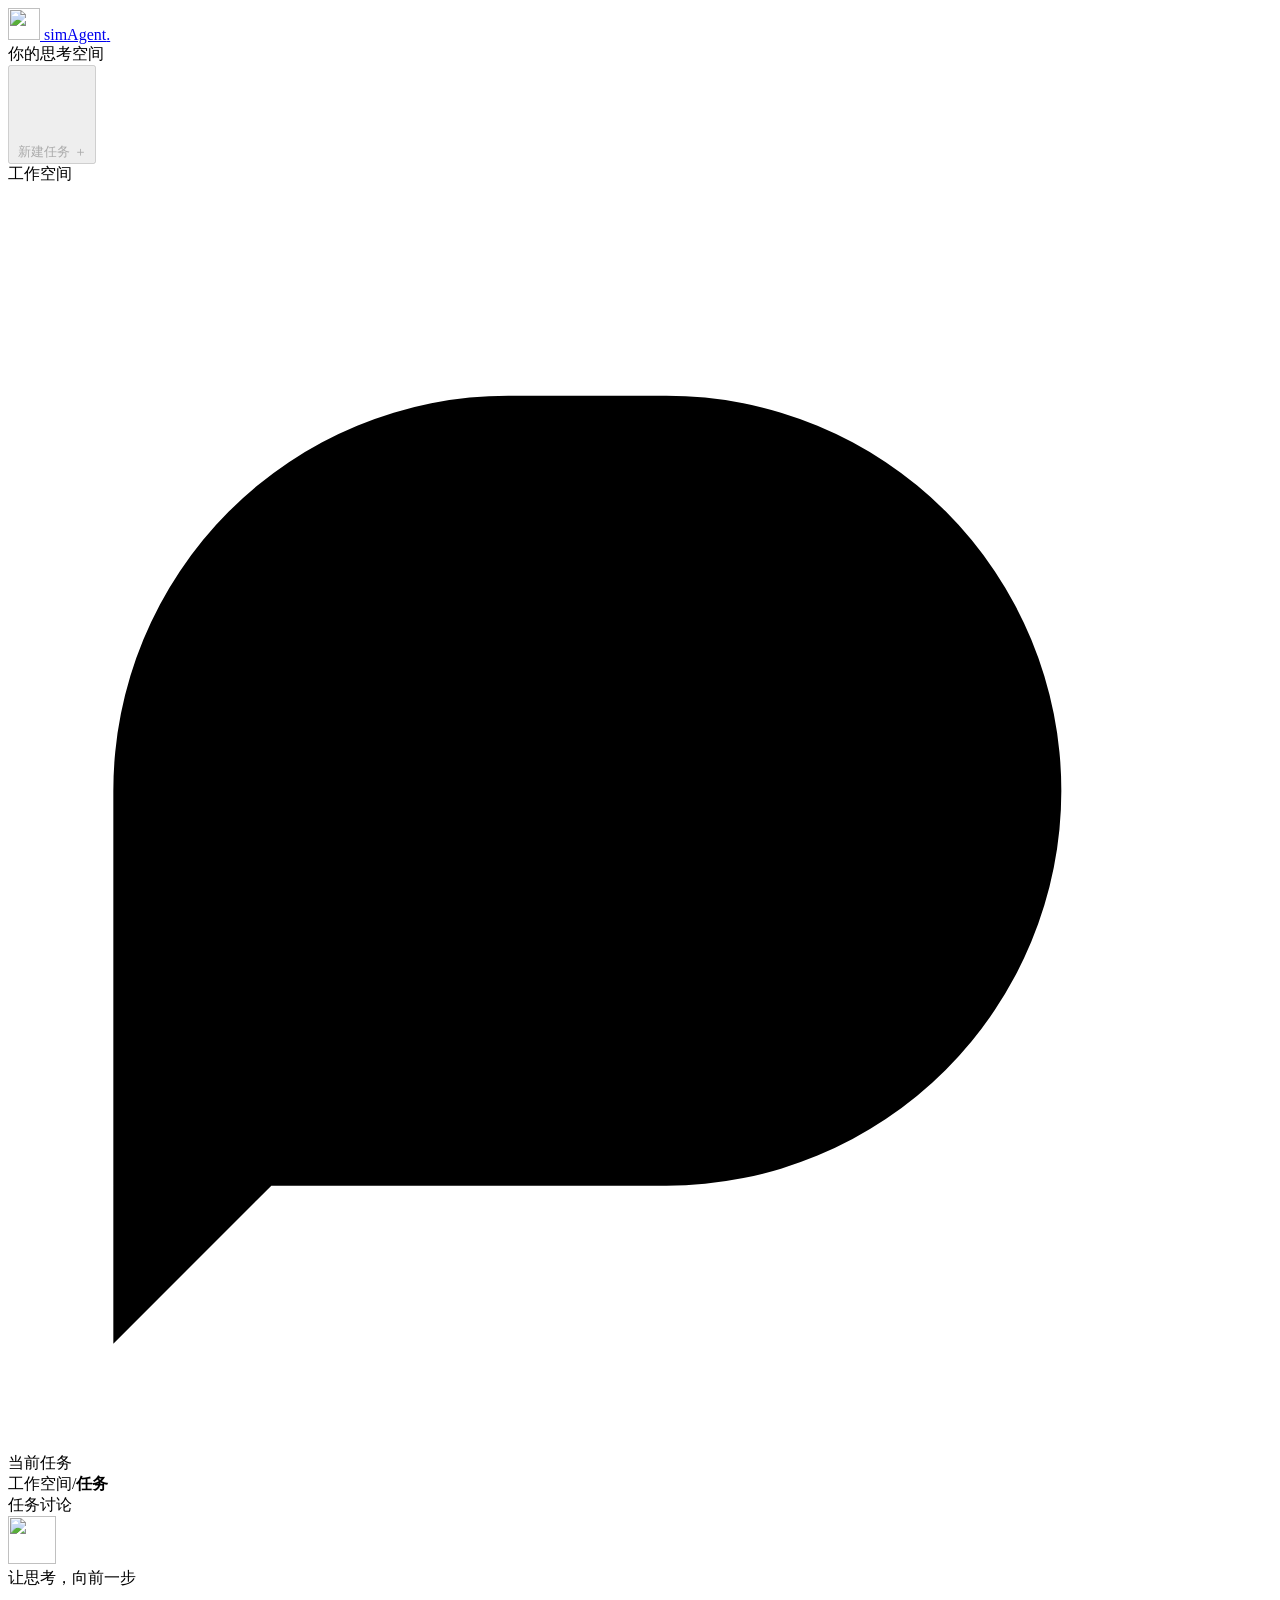
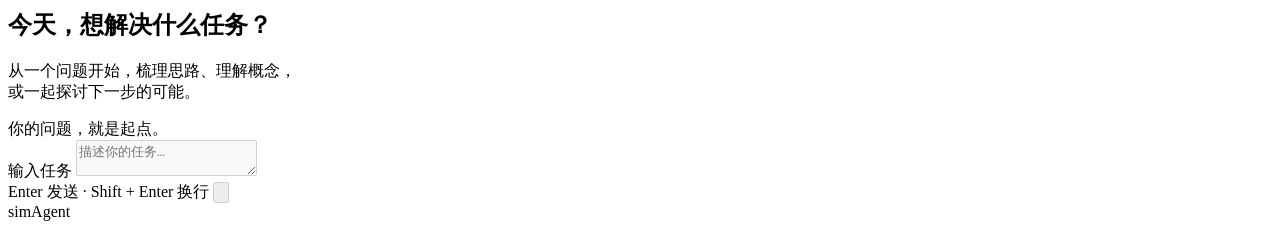
==== src/simagent/web/static/index.html @ 5cb8333f "加入web" ====
<!doctype html>
<html lang="zh-CN">
<head>
  <meta charset="utf-8">
  <meta name="viewport" content="width=device-width, initial-scale=1">
  <meta name="theme-color" content="#f6f7f4">
  <title>simAgent · 任务</title>
  <link rel="icon" href="/static/favicon.svg" type="image/svg+xml">
  <link rel="stylesheet" href="/static/style.css">
  <script src="/static/chat.js" defer></script>
</head>
<body>
  <aside class="sidebar">
    <a class="brand" href="/" aria-label="simAgent 首页">
      <img src="/static/favicon.svg" width="32" height="32" alt="">
      <span>simAgent<span class="brand-dot">.</span></span>
    </a>
    <div class="workspace-label">你的思考空间</div>
    <button id="new-task" class="new-task" disabled>
      <svg viewBox="0 0 24 24" aria-hidden="true"><path d="M12 5v14M5 12h14"/></svg>
      新建任务
      <span class="key-hint">＋</span>
    </button>
    <div class="sidebar-section">工作空间</div>
    <div class="nav-current">
      <svg viewBox="0 0 24 24" aria-hidden="true"><path d="M20 11.5a7.5 7.5 0 0 1-7.5 7.5H5l-3 3V11.5A7.5 7.5 0 0 1 9.5 4h3a7.5 7.5 0 0 1 7.5 7.5Z"/></svg>
      当前任务
      <span class="nav-dot"></span>
    </div>
  </aside>

  <main class="main">
    <header class="topbar">
      <div class="breadcrumb"><span>工作空间</span><span class="slash">/</span><strong>任务</strong></div>
      <div class="mode-tag"><span></span>任务讨论</div>
    </header>

    <div id="notice" class="notice" role="status" hidden></div>
    <section id="scroll-area" class="scroll-area" aria-label="任务内容">
      <div id="welcome" class="welcome">
        <div class="welcome-mark"><img src="/static/favicon.svg" width="48" height="48" alt=""></div>
        <div class="eyebrow">让思考，向前一步</div>
        <h1>今天，想解决什么任务？</h1>
        <p>从一个问题开始，梳理思路、理解概念，<br>或一起探讨下一步的可能。</p>
        <div class="welcome-rule"></div>
        <div class="welcome-caption">你的问题，就是起点。</div>
      </div>
      <div id="messages" class="messages"></div>
    </section>

    <div class="composer-area">
      <form id="task-form" class="composer">
        <label for="question" class="sr-only">输入任务</label>
        <textarea id="question" placeholder="描述你的任务…" rows="2" maxlength="32000" disabled></textarea>
        <div class="composer-bottom">
          <span class="composer-hint">Enter 发送 <span>·</span> Shift + Enter 换行</span>
          <button id="stop" class="stop-button" type="button" hidden><span></span>停止生成</button>
          <button id="send" class="send-button" type="submit" aria-label="发送任务内容" disabled>
            <svg viewBox="0 0 24 24" aria-hidden="true"><path d="m6 12 6-6 6 6M12 6v13"/></svg>
          </button>
        </div>
      </form>
      <div class="footer-note">simAgent</div>
    </div>
  </main>
</body>
</html>
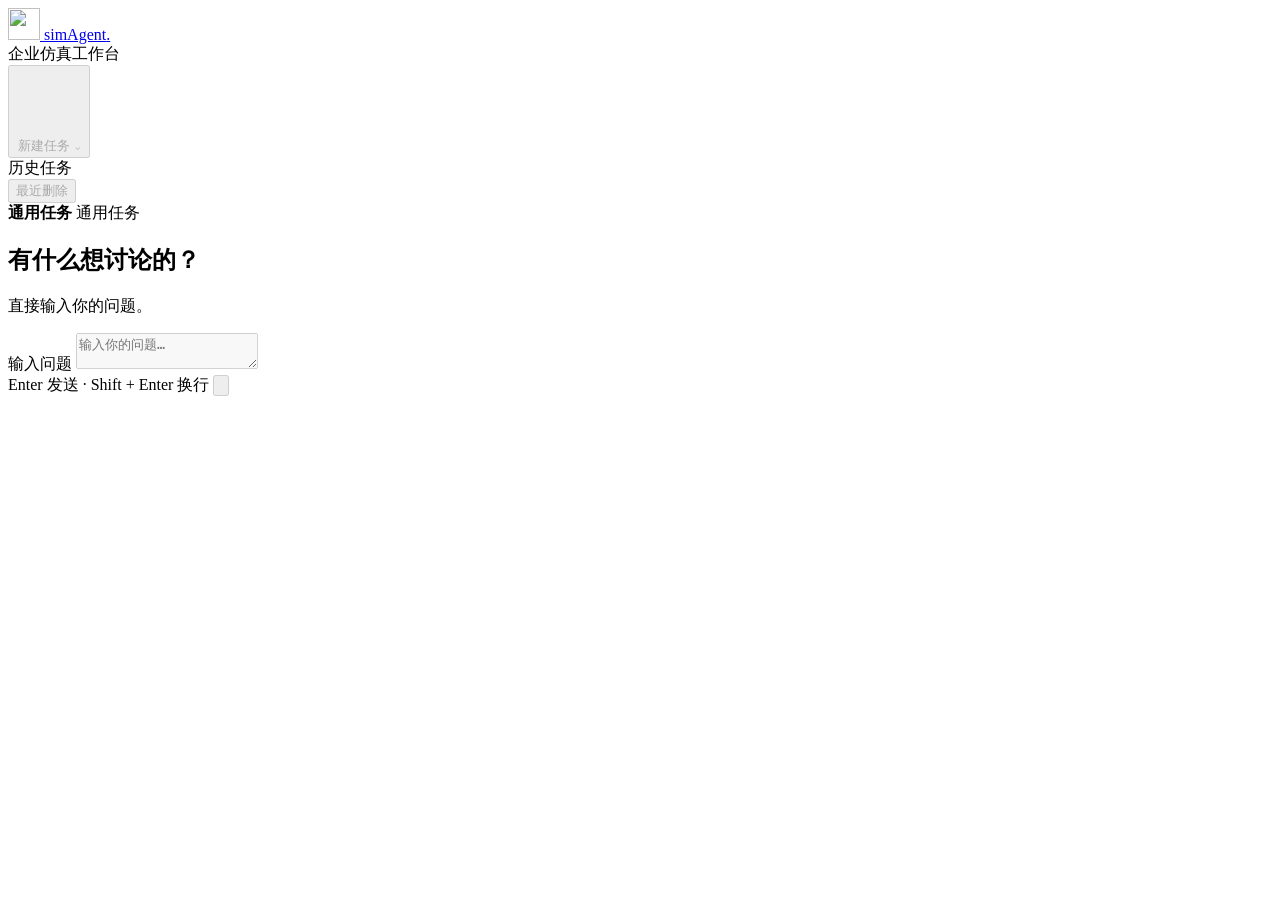
==== commit 9e1b48b0: "加入审批电子流" ====
--- a/src/simagent/web/static/index.html
+++ b/src/simagent/web/static/index.html
@@ -15,53 +15,89 @@
       <img src="/static/favicon.svg" width="32" height="32" alt="">
       <span>simAgent<span class="brand-dot">.</span></span>
     </a>
-    <div class="workspace-label">你的思考空间</div>
-    <button id="new-task" class="new-task" disabled>
-      <svg viewBox="0 0 24 24" aria-hidden="true"><path d="M12 5v14M5 12h14"/></svg>
-      新建任务
-      <span class="key-hint">＋</span>
-    </button>
-    <div class="sidebar-section">工作空间</div>
-    <div class="nav-current">
-      <svg viewBox="0 0 24 24" aria-hidden="true"><path d="M20 11.5a7.5 7.5 0 0 1-7.5 7.5H5l-3 3V11.5A7.5 7.5 0 0 1 9.5 4h3a7.5 7.5 0 0 1 7.5 7.5Z"/></svg>
-      当前任务
-      <span class="nav-dot"></span>
+    <div class="workspace-label">企业仿真工作台</div>
+    <div id="new-task-control" class="new-task-control">
+      <button id="new-task" class="new-task" type="button" aria-expanded="false" aria-controls="new-task-menu" disabled>
+        <svg viewBox="0 0 24 24" aria-hidden="true"><path d="M12 5v14M5 12h14"/></svg>
+        新建任务
+        <span class="menu-chevron" aria-hidden="true">⌄</span>
+      </button>
+      <div id="new-task-menu" class="new-task-menu" hidden>
+        <button type="button" data-create="general">新建通用任务</button>
+        <button type="button" data-create="approval">新建审批电子流</button>
+      </div>
     </div>
+    <div class="sidebar-section">历史任务</div>
+    <nav id="task-list" class="task-list" aria-label="历史任务"></nav>
+    <button id="recently-deleted" class="recently-deleted" type="button" disabled>最近删除</button>
   </aside>
 
   <main class="main">
     <header class="topbar">
-      <div class="breadcrumb"><span>工作空间</span><span class="slash">/</span><strong>任务</strong></div>
-      <div class="mode-tag"><span></span>任务讨论</div>
+      <strong id="task-title">通用任务</strong>
+      <span id="task-type">通用任务</span>
     </header>
-
     <div id="notice" class="notice" role="status" hidden></div>
-    <section id="scroll-area" class="scroll-area" aria-label="任务内容">
+    <section id="scroll-area" class="scroll-area" aria-label="对话内容">
       <div id="welcome" class="welcome">
-        <div class="welcome-mark"><img src="/static/favicon.svg" width="48" height="48" alt=""></div>
-        <div class="eyebrow">让思考，向前一步</div>
-        <h1>今天，想解决什么任务？</h1>
-        <p>从一个问题开始，梳理思路、理解概念，<br>或一起探讨下一步的可能。</p>
-        <div class="welcome-rule"></div>
-        <div class="welcome-caption">你的问题，就是起点。</div>
+        <h1 id="welcome-title">有什么想讨论的？</h1>
+        <p id="welcome-description">直接输入你的问题。</p>
       </div>
       <div id="messages" class="messages"></div>
     </section>
-
     <div class="composer-area">
       <form id="task-form" class="composer">
-        <label for="question" class="sr-only">输入任务</label>
-        <textarea id="question" placeholder="描述你的任务…" rows="2" maxlength="32000" disabled></textarea>
+        <label for="question" class="sr-only">输入问题</label>
+        <textarea id="question" placeholder="输入你的问题…" rows="2" maxlength="32000" disabled></textarea>
         <div class="composer-bottom">
-          <span class="composer-hint">Enter 发送 <span>·</span> Shift + Enter 换行</span>
-          <button id="stop" class="stop-button" type="button" hidden><span></span>停止生成</button>
-          <button id="send" class="send-button" type="submit" aria-label="发送任务内容" disabled>
+          <span class="composer-hint">Enter 发送 · Shift + Enter 换行</span>
+          <button id="stop" class="stop-button" type="button" hidden>停止</button>
+          <button id="send" class="send-button" type="submit" aria-label="发送" disabled>
             <svg viewBox="0 0 24 24" aria-hidden="true"><path d="m6 12 6-6 6 6M12 6v13"/></svg>
           </button>
         </div>
       </form>
-      <div class="footer-note">simAgent</div>
     </div>
   </main>
+
+  <div id="task-actions" class="task-action-menu" role="group" aria-label="任务操作" hidden>
+    <button id="rename-task" type="button">重命名</button>
+    <button id="delete-task" class="danger-text" type="button">删除</button>
+    <p id="delete-task-hint" hidden>正在处理，请先停止任务再删除。</p>
+  </div>
+
+  <dialog id="rename-dialog" class="task-dialog" aria-labelledby="rename-heading">
+    <form id="rename-form">
+      <h2 id="rename-heading">重命名任务</h2>
+      <label for="task-name-input">任务名称</label>
+      <input id="task-name-input" type="text" maxlength="80" required autocomplete="off" autofocus>
+      <p id="rename-error" class="dialog-error" role="alert" hidden></p>
+      <div class="dialog-buttons">
+        <button type="button" data-close="rename-dialog">取消</button>
+        <button id="rename-save" class="primary-button" type="submit">保存</button>
+      </div>
+    </form>
+  </dialog>
+
+  <dialog id="deleted-dialog" class="task-dialog" aria-labelledby="deleted-heading">
+    <h2 id="deleted-heading">最近删除</h2>
+    <p class="dialog-description">恢复后可继续查看原有对话；彻底删除后无法恢复。</p>
+    <div id="deleted-task-list" class="deleted-task-list"></div>
+    <p id="deleted-error" class="dialog-error" role="alert" hidden></p>
+    <div class="dialog-buttons">
+      <button type="button" data-close="deleted-dialog" autofocus>关闭</button>
+    </div>
+  </dialog>
+
+  <dialog id="purge-dialog" class="task-dialog" aria-labelledby="purge-heading" aria-describedby="purge-description">
+    <h2 id="purge-heading">彻底删除任务？</h2>
+    <p id="purge-task-title" class="purge-task-title"></p>
+    <p id="purge-description" class="dialog-description">此任务的对话、仿真数据和运行记录将永久删除，无法恢复。</p>
+    <p id="purge-error" class="dialog-error" role="alert" hidden></p>
+    <div class="dialog-buttons">
+      <button type="button" data-close="purge-dialog" autofocus>取消</button>
+      <button id="purge-confirm" class="danger-button" type="button">彻底删除</button>
+    </div>
+  </dialog>
 </body>
 </html>
